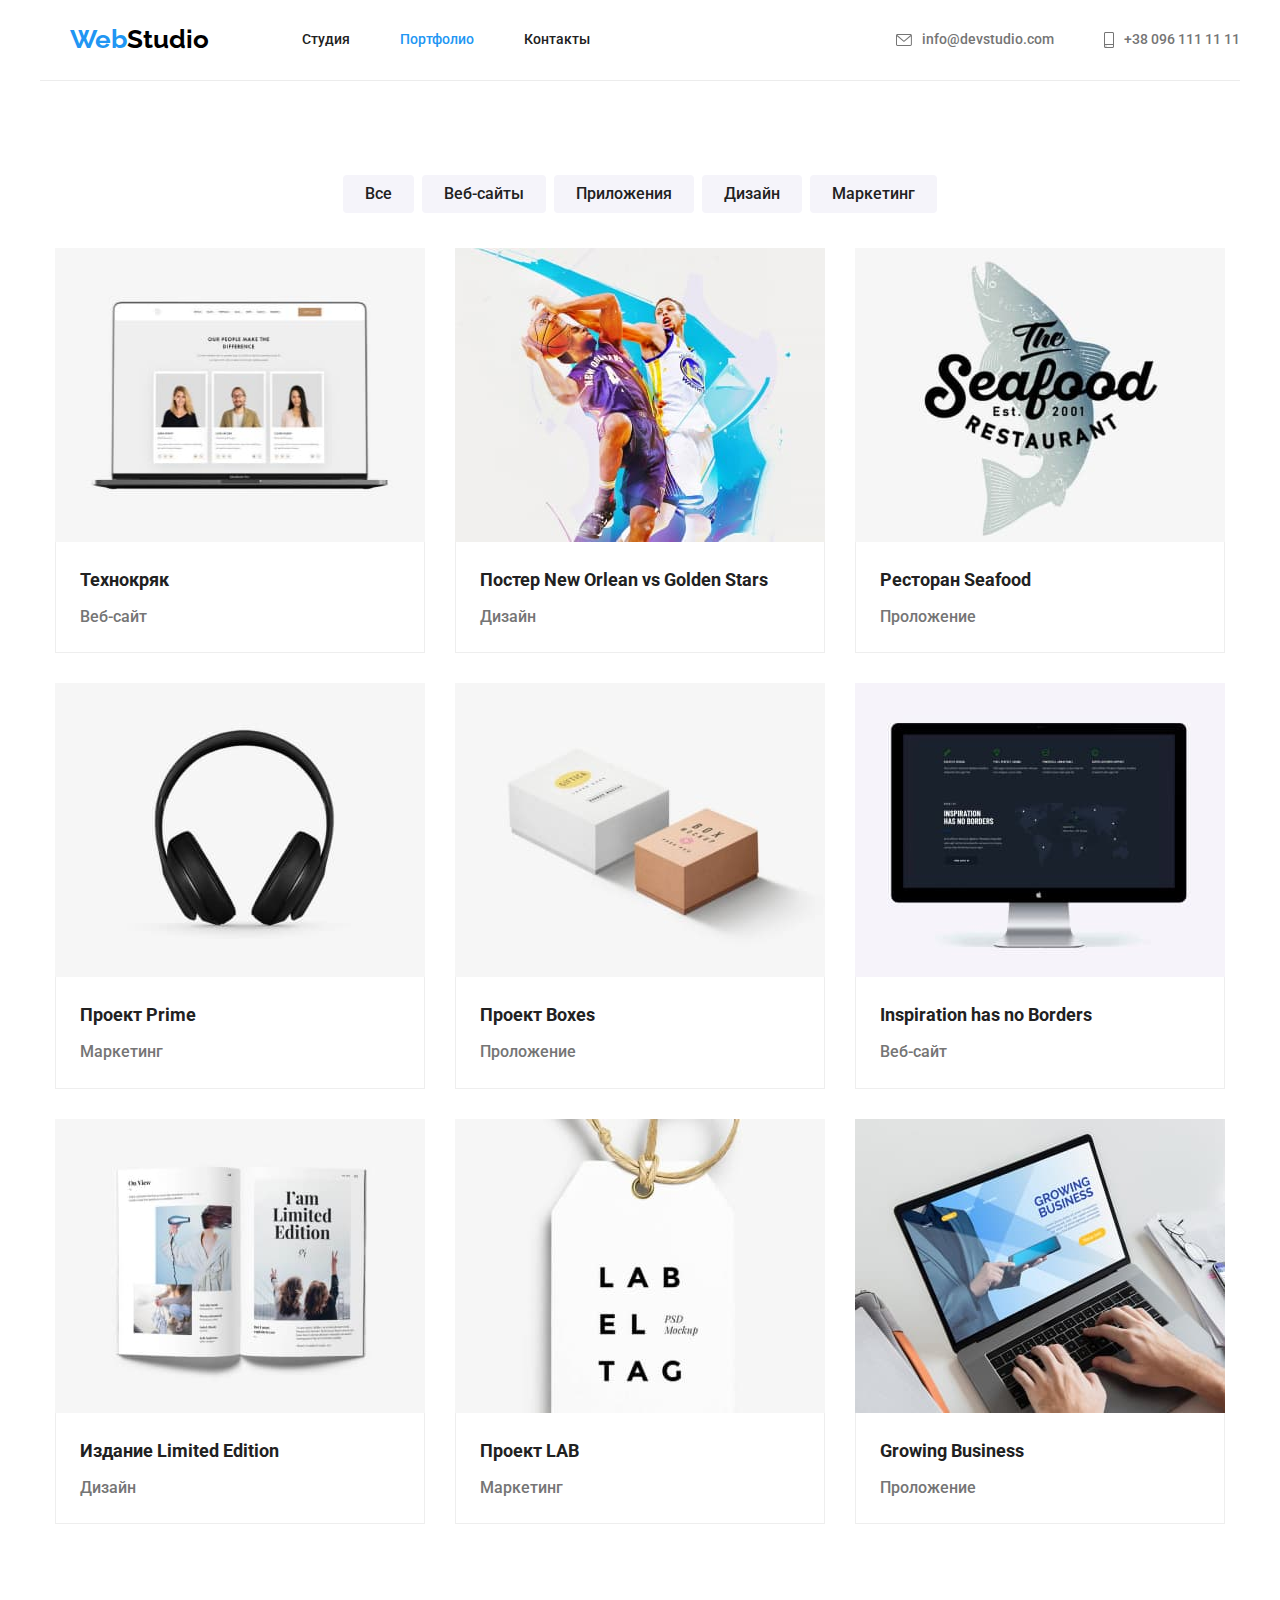
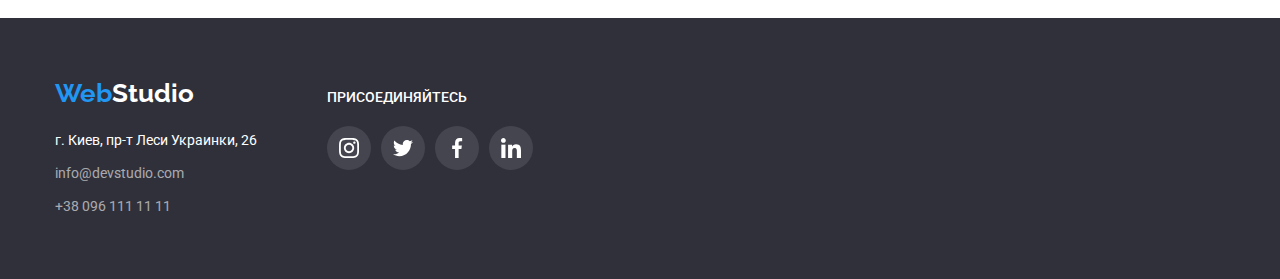
==== portfolio.html @ f767cbf0 "оформление декоративных эффектов" ====
<!DOCTYPE html>
<html lang="ru">
<head>
    <meta charset="UTF-8">
    <meta name="viewport" content="width=device-width, initial-scale=1.0">
    <title>Portfolio</title>
    <link rel="stylesheet" href="https://cdnjs.cloudflare.com/ajax/libs/modern-normalize/1.0.0/modern-normalize.min.css">
    <link rel="preconnect" href="https://fonts.gstatic.com">
    <link 
        href="https://fonts.googleapis.com/css2?family=Raleway:wght@700&family=Roboto:wght@400;500;700;900&display=swap"
        rel="stylesheet">
    <link rel="stylesheet" href="./css/styles.css">
</head>
<body>

    <!-- HEADER -->

    <header class="container header">
        <section class="section">
            <h2 class="portfolio visually-hidden">Портфолио</h2>
                <div class="container header-nav">
                    <nav class="navigation">
                        <a href="./index.html" class="logo">
                            <span class="logo-title">Web</span>Studio
                        </a>
                        <ul class="site-nav list">
                            <li class="item"><a href="./index.html" class="site-nav-link">Студия</a></li>
                            <li class="item"><a href="./portfolio.html" class="site-nav-link current">Портфолио</a></li>
                            <li class="item"><a href="#" class="site-nav-link">Контакты</a></li>
                        </ul>
                    </nav>
                            <ul class="auth-nav list">
                                <li class="item">
                                    <a href="mailtoinfo@devstudio.com" class="auth-nav-link envelope">
                                        <svg class="icon-nav" width="16" height="12">
                                            <use href="./images/sprite.svg#envelope"></use>
                                        </svg>info@devstudio.com
                                    </a>
                                </li>
                            
                                <li class="item">
                                    <a href="tel:+380961111111" class="auth-nav-link smartphone">
                                        <svg class="icon-nav" width="10" height="16">
                                            <use href="./images/sprite.svg#smartphone"></use>
                                        </svg>+38 096 111 11 11
                                    </a>
                                </li>
                            </ul>
            </div>
        </section>
    </header>

    <!-- MAIN -->

    <main>
        <!--Work-->
        <section class="section-progress">
            <!-- <h1>Наши Работы</h1> -->
            <div class="container">
                <ul class="button-nav list">
                    <li class=item><button type="button" class="btn">Все</button></li>
                    <li class=item><button type="button" class="btn">Веб-сайты</button></li>
                    <li class=item><button type="button" class="btn">Приложения</button></li>
                    <li class=item><button type="button" class="btn">Дизайн</button></li>
                    <li class=item><button type="button" class="btn">Маркетинг</button></li>
                </ul>
                <ul class="content list">
                    <li class="flex-content"><a href="" class="content-link">
                        <img src="./images/gallery/img.jpg" alt="Ноутбук" width="370" height="294">
                            <div class="content-box">
                                <h2 class="content-title">Технокряк</h2>
                                    <p class="content-text list">Веб-сайт</p>
                        </div>
                        </a>
                    </li>
                    <li class="flex-content"><a href="" class="content-link">
                        <img src="./images/gallery/img-1.jpg" alt="Парни играют в баскетбол" width="370" height="294">
                            <div class="content-box">
                                <h2 class="content-title">Постер <span lang="en">New Orlean vs Golden Stars</span></h2>
                                    <p class="content-text list">Дизайн</p>
                        </div>
                        </a>
                    </li>
                    <li class="flex-content"><a href="" class="content-link">
                        <img src="./images/gallery/img-2.jpg" alt="Ресторан морская еда на фоне рыбы" width="370" height="294">
                            <div class="content-box">
                                <h2 class="content-title">Ресторан <span lang="en">Seafood</span></h2>
                                    <p class="content-text list">Проложение</p>
                        </div>
                        </a>
                    </li>
                    <li class="flex-content"><a href="" class="content-link">
                        <img src="./images/gallery/img-3.jpg" alt="Наушники" width="370" height="294">
                            <div class="content-box">
                                <h2 class="content-title">Проект <span lang="en">Prime</span></h2>
                                    <p class="content-text list">Маркетинг</p>
                        </div>
                        </a>
                    </li>
                    <li class="flex-content"><a href="" class="content-link">
                        <img src="./images/gallery/img-4.jpg" alt="Две коробки" width="370" height="294">
                            <div class="content-box">
                                <h2 class="content-title">Проект <span lang="en">Boxes</span></h2>
                                    <p class="content-text list">Проложение</p>
                        </div>
                        </a>
                    </li>
                    <li class="flex-content"><a href="" class="content-link">
                        <img src="./images/gallery/img-5.jpg" alt="Монитор" width="370" height="294">
                            <div class="content-box">
                                <h2 lang="en" class="content-title">Inspiration has no Borders</h2>
                                    <p class="content-text list">Веб-сайт</p>
                        </div>
                        </a>
                    </li>
                    <li class="flex-content"><a href="" class="content-link">
                        <img src="./images/gallery/img-6.jpg" alt="Открытая книга" width="370" height="294">
                            <div class="content-box">
                                <h2 class="content-title">Издание <span lang="en">Limited Edition</span></h2>
                                    <p class="content-text list">Дизайн</p>
                        </div>                 
                         </a>
                    </li>
                    <li class="flex-content"><a href="" class="content-link">
                        <img src="./images/gallery/img-7.jpg" alt="Бирка с надписью Lab El Tag" width="370" height="294">
                            <div class="content-box">
                                <h2 class="content-title">Проект <span lang="en">LAB</span></h2>
                                    <p class="content-text list">Маркетинг</p>
                        </div>
                        </a>
                    </li>
                    <li class="flex-content"><a href="" class="content-link">
                        <img src="./images/gallery/img-8.jpg" alt="Человек работает на ноутбуке" width="370" height="294">
                            <div class="content-box">
                                <h2 lang="en" class="content-title">Growing Business</h2>
                                    <p class="content-text list">Проложение</p>
                        </div>
                        </a>
                    </li>
                </ul>
            </div>
        </section>
    </main>

    <!-- FOOTER -->

    <footer class="section-footer">
        <div class="container footer">
            <div class="footer-adress">
                <a href="./index.html" class="footer-logo">
                    <span class="logo-title">Web</span>Studio
                </a>
                <address>
                    <p class="footer-contacts">г. Киев, пр-т Леси Украинки, 26</p>
                    <ul class="footer-nav list">
                        <li class="item"><a href="mailtoinfo@devstudio.com" class="button">info@devstudio.com</a></li>
                        <li class="item"><a href="tel:+380961111111" class="button">+38 096 111 11 11</a></li>
                    </ul>
                </address>
            </div>
            <div class="footer-social">
                <p class="conect">ПРИСОЕДИНЯЙТЕСЬ</p>
                <ul class="footer-social-list list">
                    <li class="footer-social-item">
                        <a href="" class="footer-social-link">
                            <svg class="footer-social-icon">
                                <use href="./images/sprite.svg#instagram"></use>
                            </svg>
                        </a>
                    </li>
                    <li class="footer-social-item">
                        <a href="" class="footer-social-link">
                            <svg class="footer-social-icon">
                                <use href="./images/sprite.svg#twitter"></use>
                            </svg>
                        </a>
                    </li>
                    <li class="footer-social-item">
                        <a href="" class="footer-social-link">
                            <svg class="footer-social-icon">
                                <use href="./images/sprite.svg#facebook"></use>
                            </svg>
                        </a>
                    </li>
                    <li class="footer-social-item">
                        <a href="" class="footer-social-link">
                            <svg class="footer-social-icon">
                                <use href="./images/sprite.svg#linkedin"></use>
                            </svg>
                        </a>
                    </li>
                </ul>
    
            </div>
        </div>
    
    </footer>
    
</body>
</html>
---- css/styles.css ----
:root {
  --primary-text-color: #212121;
  --title-text-color: #757575;
  --accent-color: #2196f3;
  --primary-write-color: #ffffff;
  --secondary-bg-color: #2f303a;
  --subsecondary-bg-color: #f5f4fa;
  --logo-black-color: #000000;
  --icon-color: #afb1b8;
  --bg-gradient: rgba(47, 48, 58, 0.4);
}

body {
  background-color: var(--primary-write-color);
  color: var(--title-text-color);
  font-family: Roboto, sans-serif;
  font-weight: 500;
  font-size: 14px;
  line-height: 1.2;
}

.list {
  list-style: none;
  padding: 0;
  margin: 0;
}

.container {
  margin-left: auto;
  margin-right: auto;
  padding-left: 15px;
  padding-right: 15px;
  width: 1200px;
}

h1,
h2,
h3,
h4,
h5,
h6,
p {
  margin: 0;
}

img {
  display: block;
}

/* =====HEADER===== */

.header {
  border-bottom: 1px solid #ECECEC;
}

.header-nav {
  display: flex;
  align-items: center;
}

.navigation {
  display: flex;
  align-items: center;
}

.logo {
  display: inline-block;
  padding-top: 24px;
  padding-bottom: 25px;
  margin-right: 93px;

  color: var(--logo-black-color);
  font-family: Raleway, sans-serif;
  font-weight: 700;
  font-size: 26px;
  text-decoration: none;
}

.logo-title {
  color: var(--accent-color);
}

.site-nav {
  display: flex;
}

.site-nav .item:not(:last-child) {
  margin-right: 50px;
}

.site-nav-link {
  display: block;
  padding-top: 32px;
  padding-bottom: 32px;

  color: var(--primary-text-color);
  line-height: 1.14;
  text-decoration: none;
}

.site-nav-link:hover,
.site-nav-link:focus {
  color: var(--accent-color);
}

.site-nav-link.current {
  color: var(--accent-color);
}

.auth-nav {
  display: flex;
  margin-left: auto;
}

.auth-nav .item:not(:last-child) {
  margin-right: 50px;
}

.auth-nav-link {
  display: flex;
  align-items: center;
  padding-top: 32px;
  padding-bottom: 32px;

  color: var(--title-text-color);
  line-height: 1.14;
  text-decoration: none;
}

.auth-nav-link:hover,
.auth-nav-link:focus {
  color: var(--accent-color);
}

.auth-nav-link:hover .icon-nav,
.auth-nav-link:focus .icon-nav {
  fill: var(--accent-color);
}

.icon-nav {
  margin-right: 10px;
  fill: var(--title-text-color);
}

/* =====END HEADER=====  */

/* =====MAIN===== */

/* Hero */

.overlay {
  max-width: 1600px;
  height: 600px;
  margin-right: auto;
  margin-left: auto;
  background-image: linear-gradient(
      to right,
      var(--bg-gradient),
      var(--bg-gradient)
    ),
    url(../images/bg/hero-bg.jpg);
  background-repeat: no-repeat;
  background-position: center;
  background-size: cover;
}

.visually-hidden:not(:focus):not(:active),
input[type="checkbox"].visually-hidden,
input[type="radio"].visually-hidden {
  position: absolute;
  width: 1px;
  height: 1px;
  margin: -1px;
  border: 0;
  padding: 0;
  white-space: nowrap;
  clip-path: inset(100%);
  clip: rect(0 0 0 0);
  overflow: hidden;
}

.hero {
  background-color: var(--secondary-bg-color);
  text-align: center;
  padding-top: 200px;
  padding-bottom: 200px;
}

/* .hero-text {
  margin-left: auto;
  margin-right: auto;
  max-width: 650px;
  height: 200px;
} */

.hero-title {
  width: 700px;
   margin: 0 auto 30px;
   font-weight: 900;
  font-size: 44px;
  line-height: 1.4;
  letter-spacing: .06em;
  text-transform: uppercase;
  color: var(--primary-write-color);
}

.section-progress {
  padding-top: 94px;
  padding-bottom: 94px;
}

.section-specifics {
  padding-top: 94px;
  padding-bottom: 94px;
}

.features {
  display: flex;
  flex-wrap: wrap;
}

.features .item {
  max-width: 270px;
}

.thumb {
  display: flex;
  justify-content: center;
  align-items: center;
  height: 120px;
  margin-bottom: 30px;
  background-color: var(--subsecondary-bg-color);
}

.features .item.item:not(:last-child) {
  margin-right: 30px;
}

.section-subtitle {
  margin-top: 0;
  margin-bottom: 10px;

  color: var(--primary-text-color);
  font-weight: 700;
  text-transform: uppercase;
}

.section-text {
  margin: 0 0;

  font-weight: 400;
  color: var(--title-text-color);
  line-height: 1.7;
}

.section-function {
  padding-bottom: 94px;
}

.section-title {
  margin-top: 0;
  margin-bottom: 50px;

  color: var(--primary-text-color);
  font-weight: 700;
  font-size: 36px;
  line-height: 1.16;
  text-align: center;
}

.section-work {
  display: flex;
}

.section-work .item {
  width: 370px;
}

.section-work .item:not(:last-child) {
  margin-right: 30px;
}

.instruction {
  padding-top: 94px;
  padding-bottom: 94px;
  background-color: var(--subsecondary-bg-color);
}

.section-instruction {
  display: flex;
}

.section-instruction .item {
  width: 270px;

  box-shadow: 0px 2px 1px 0px rgba(0, 0, 0, 0.2),
    0px 1px 1px 0px rgba(0, 0, 0, 0.14), 0px 1px 3px 0px rgba(0, 0, 0, 0.12);
  border-radius: 0px 0px 4px 4px;
}

.section-instruction .item:not(:last-child) {
  margin-right: 30px;
}

.masters-contact {
  text-align: center;

  border-radius: 0px 0px 4px 4px;

  padding: 30px 32px;
  width: 270px;
  background-color: var(--primary-write-color);
}

.section-team {
  font-weight: 500;
  margin-bottom: 10px;

  color: var(--primary-text-color);
  font-size: 16px;
}

.section-team-text {
  font-weight: 400;
  font-size: 16px;
  line-height: 1.9;
  margin-bottom: 16px;
}

.social-list {
  display: flex;
  justify-content: space-between;
}

.social-list-item {
  width: 44px;
  height: 44px;
}

.social-list-link {
  display: flex;
  justify-content: center;
  align-items: center;
  width: 100%;
  height: 100%;
  background-color: var(--primary-write-color);
  border-radius: 50%;
  fill: var(--icon-color);
}

.social-list-link:hover,
.social-list-link:focus {
  background-color: var(--accent-color);
}

.social-list-link:hover .social-list-icon,
.social-list-link:focus .social-list-icon {
  fill: var(--primary-write-color);
}

.social-list-icon {
  width: 20px;
  height: 20px;
}

/* button */

.button-nav {
  justify-content: center;
  display: flex;
  margin-bottom: 35px;
}

.button-nav .item:not(:last-child) {
  margin-right: 8.16px;
}

.btn {
  border: none;
  border-radius: 4px;
  padding: 6px 22px;

  color: var(--primary-text-color);
  background-color: var(--primary-write-color);

  font-weight: 500;
}

.hero-btn {
  min-width: 200px;
  border-radius: 4px;
  border-color: transparent;
  padding: 10px 32px;
  cursor: pointer;

  color: var(--primary-write-color);
  background-color: var(--accent-color);
  font-weight: 700;
  font-size: 16px;
  line-height: 1.9;
}

.button-nav .btn {
  color: var(--primary-text-color);
  background-color: var(--subsecondary-bg-color);
  font-family: inherit;
  font-size: 16px;
  line-height: 1.6;
  cursor: pointer;
}

.button-nav .btn:hover,
.button-nav .btn:focus {
  color: var(--primary-write-color);
  background-color: var(--accent-color);
  box-shadow: 0px 3px 1px rgb(0 0 0 / 10%), 0px 1px 2px rgb(0 0 0 / 8%),
    0px 2px 2px rgb(0 0 0 / 12%);
}

/* Works */

.content {
  display: flex;
  flex-wrap: wrap;
}

.flex-content {
  width: 370px;
  margin-right: 30px;
  margin-bottom: 30px;
}


.flex-content:nth-child(3n) {
  margin-right: 0;
}

.flex-content:nth-last-child(-n + 3) {
  margin-bottom: 0;
}

.content-link {
  display: block;
  text-decoration: none;
}

.content-link:hover,
.content-link:focus {
  box-shadow: 0px 1px 1px rgba(0, 0, 0, 0.12),
 0px 4px 4px rgba(0, 0, 0, 0.06),
 1px 4px 6px rgba(0, 0, 0, 0.16);

}

.content-link .content-title {
  color: var(--primary-text-color);
  font-weight: 700;
  font-size: 18px;
  line-height: 2;
}

.content-box {
  padding: 20px 24px;
  width: 370px;
  border-right: 1px solid #eeeeee;
  border-bottom: 1px solid #eeeeee;
  border-left: 1px solid #eeeeee;
}

.content-title {
  margin-bottom: 4px;
}

.content-text {
  color: var(--title-text-color);
  font-size: 16px;
  line-height: 1.9;
}

/* =====CLIENTS===== */

.company-clients {
  padding-top: 94px;
  padding-bottom: 94px;
}

.company-list {
  display: flex;
  justify-content: space-between;
}

.company-list-item {
  width: 170px;
  height: 90px;
}

.company-list-link {
  display: flex;
  justify-content: center;
  align-items: center;
  border: 1px solid var(--icon-color);
  border-radius: 4px;
  width: 100%;
  height: 100%;
  fill: var(--icon-color)
}

.company-list-link:hover,
.company-list-link:focus {
  border-color: var(--accent-color);
}

.company-list-link:hover .company-list-icon,
.company-list-link:focus .company-list-icon {
  fill: var(--accent-color);
}


/* =====END CLIENTS===== */

/* =====END MAIN===== */

/* =====FOOTER===== */

.section-footer {
  padding-top: 60px;
  padding-bottom: 60px;
  background-color: var(--secondary-bg-color);
}

.footer {
  display: flex;
  align-items: baseline;
}

.footer-logo {
  display: inline-block;
  margin-bottom: 20px;

  color: var(--primary-write-color);
  font-family: Raleway, sans-serif;
  font-weight: 700;
  font-size: 26px;
  text-decoration: none;
}

.footer-contacts {
  margin-top: 0;
  margin-bottom: 9px;

  color: var(--primary-write-color);
  font-style: normal;
  font-weight: 400;
  line-height: 1.7;
}

.footer-nav {
  display: inline-block;
  margin-top: 0;
}

.footer-nav .button {
  color: rgba(255, 255, 255, 0.6);
  font-style: normal;
  line-height: 1.7;
  text-decoration: none;
}

.footer-nav .button:hover,
.footer-nav .button:focus {
  color: var(--accent-color);
}

.footer-nav .item {
  font-weight: 400;
}

.footer-nav .item:not(:last-child) {
  margin-bottom: 9px;
}
/* 
.footer-adress {
  display: flex;
} */

.footer-social {
  margin-left: 70px;
  width: 206px;
}

.footer-social-list {
  display: flex;
  justify-content: space-between;
}

.footer-social-item {
  width: 44px;
  height: 44px;
}

.footer-social-link {
  display: flex;
  justify-content: center;
  align-items: center;
  width: 100%;
  height: 100%;
  background-color: rgba(255, 255, 255, 0.1);
  border-radius: 50%;
  fill: var(--primary-write-color)
}

.footer-social-link:hover,
.footer-social-link:focus {
  background-color: var(--accent-color);
}

.footer-social-icon {
  width: 20px;
  height: 20px;
}

.conect {
  color: var(--primary-write-color);
  margin-bottom: 20px;
}
/* =====END FOOTER===== */
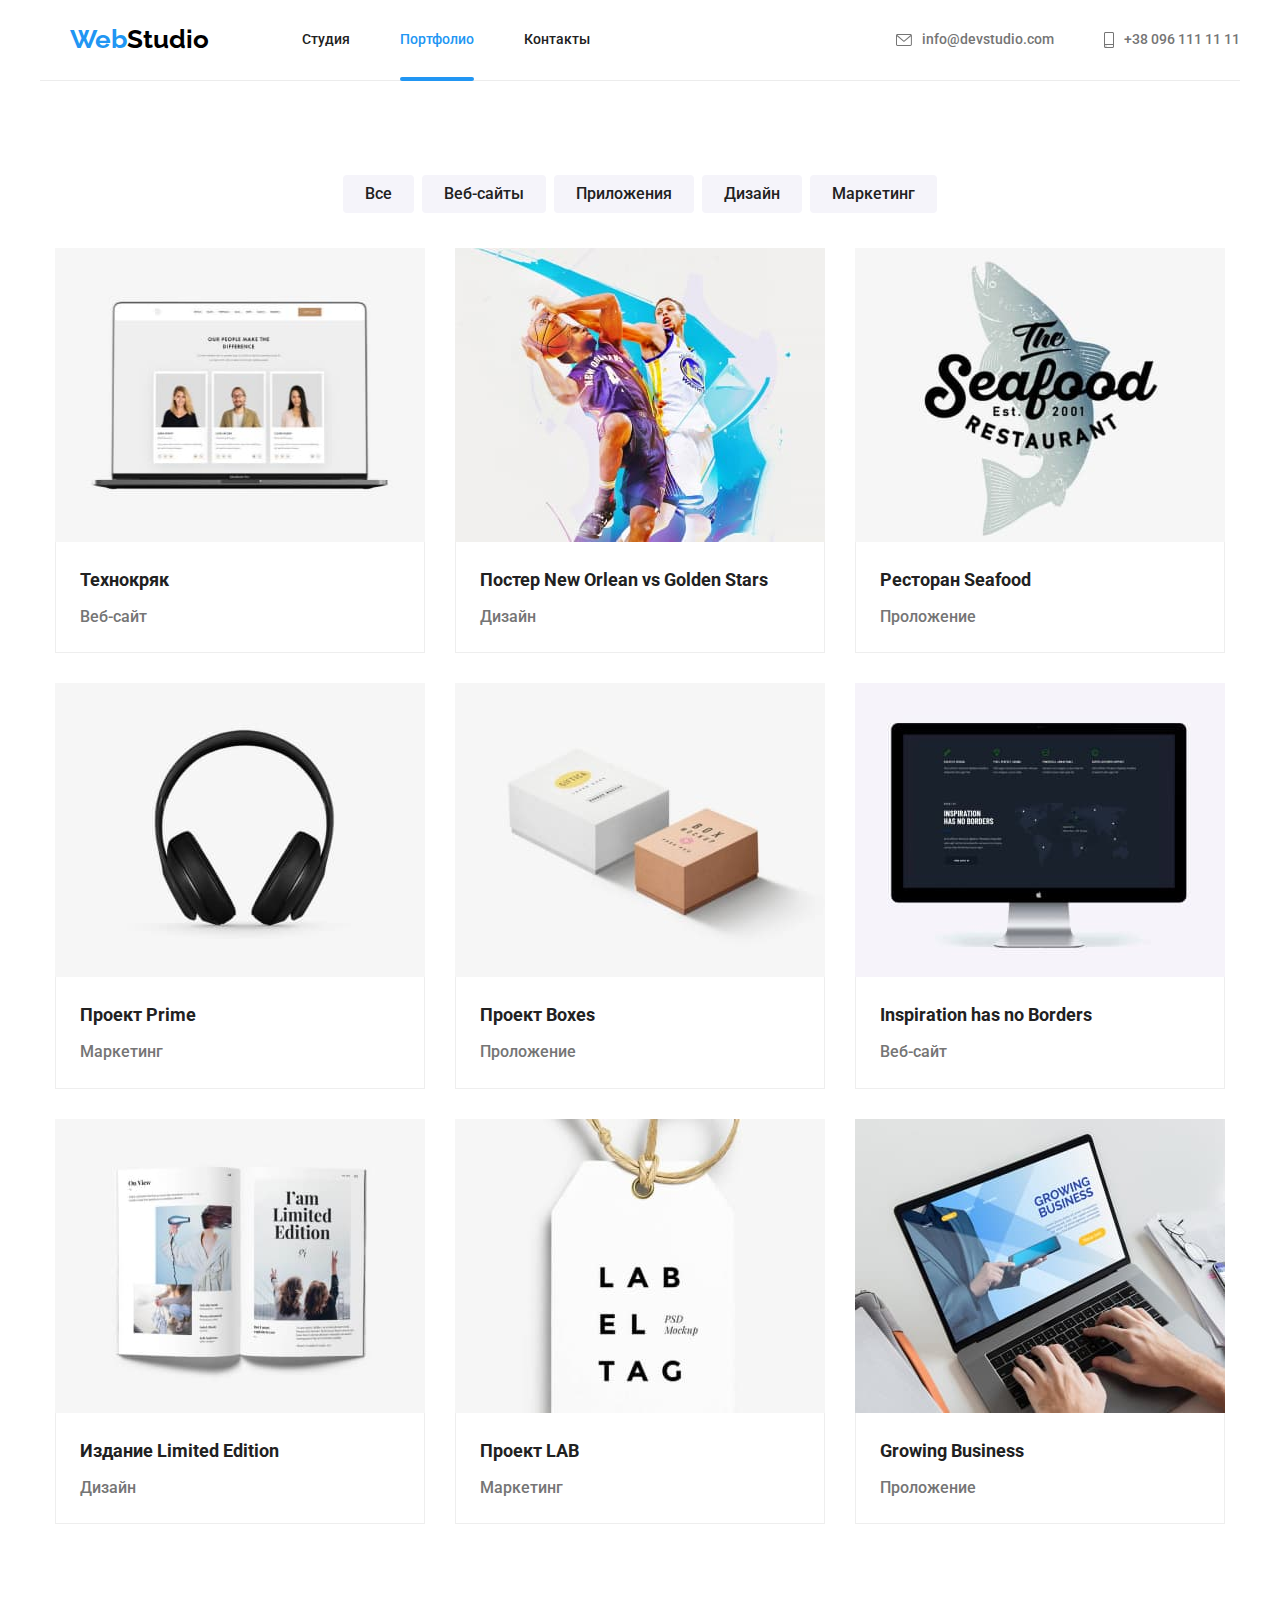
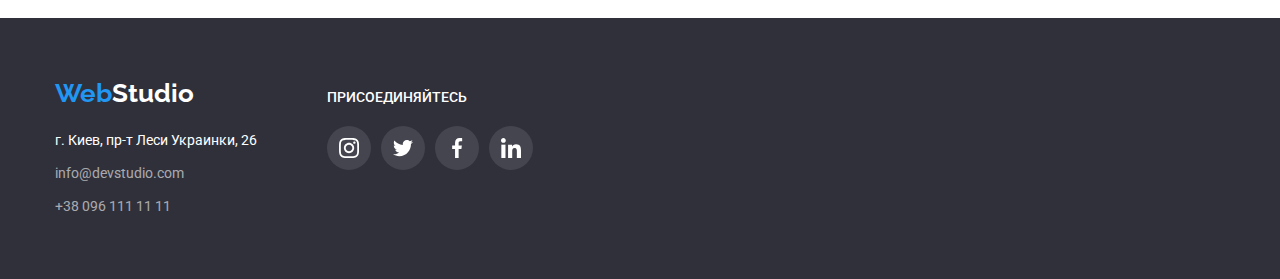
==== commit 97ccc44f: "оформление декоративных эффектов" ====
--- a/portfolio.html
+++ b/portfolio.html
@@ -24,13 +24,13 @@
                             <span class="logo-title">Web</span>Studio
                         </a>
                         <ul class="site-nav list">
-                            <li class="item"><a href="./index.html" class="site-nav-link">Студия</a></li>
-                            <li class="item"><a href="./portfolio.html" class="site-nav-link current">Портфолио</a></li>
-                            <li class="item"><a href="#" class="site-nav-link">Контакты</a></li>
+                            <li class="site-nav-item"><a href="./index.html" class="site-nav-link">Студия</a></li>
+                            <li class="site-nav-item"><a href="./portfolio.html" class="site-nav-link current">Портфолио</a></li>
+                            <li class="site-nav-item"><a href="#" class="site-nav-link">Контакты</a></li>
                         </ul>
                     </nav>
                             <ul class="auth-nav list">
-                                <li class="item">
+                                <li class="auth-nav-item">
                                     <a href="mailtoinfo@devstudio.com" class="auth-nav-link envelope">
                                         <svg class="icon-nav" width="16" height="12">
                                             <use href="./images/sprite.svg#envelope"></use>
@@ -38,7 +38,7 @@
                                     </a>
                                 </li>
                             
-                                <li class="item">
+                                <li class="auth-nav-item">
                                     <a href="tel:+380961111111" class="auth-nav-link smartphone">
                                         <svg class="icon-nav" width="10" height="16">
                                             <use href="./images/sprite.svg#smartphone"></use>
--- a/css/styles.css
+++ b/css/styles.css
@@ -84,9 +84,10 @@
   display: flex;
 }
 
-.site-nav .item:not(:last-child) {
+.site-nav-item:not(:last-child) {
   margin-right: 50px;
 }
+
 
 .site-nav-link {
   display: block;
@@ -96,7 +97,36 @@
   color: var(--primary-text-color);
   line-height: 1.14;
   text-decoration: none;
-}
+
+  position: relative;
+  transition: color 250ms cubic-bezier(0.4, 0, 0.2, 1);
+
+}
+
+.site-nav-link::after {
+  content: "";
+
+  position: absolute;
+  bottom: -1px;
+
+  display: block;
+  width: 100%;
+  height: 4px;
+  background-color: var(--accent-color);
+  border-radius: 2px;
+
+  opacity: 0;
+  transition: opacity 250ms cubic-bezier(0.4, 0, 0.2, 1);
+}
+
+.site-nav-link:hover::after {
+  opacity: 1;
+}
+
+.site-nav-link.current::after {
+  opacity: 1;
+}
+
 
 .site-nav-link:hover,
 .site-nav-link:focus {
@@ -112,7 +142,7 @@
   margin-left: auto;
 }
 
-.auth-nav .item:not(:last-child) {
+.auth-nav-item:not(:last-child) {
   margin-right: 50px;
 }
 
@@ -125,6 +155,8 @@
   color: var(--title-text-color);
   line-height: 1.14;
   text-decoration: none;
+
+  transition: color 250ms cubic-bezier(0.4, 0, 0.2, 1);
 }
 
 .auth-nav-link:hover,
@@ -346,6 +378,9 @@
   background-color: var(--primary-write-color);
   border-radius: 50%;
   fill: var(--icon-color);
+
+  transition: background-color 250ms cubic-bezier(0.4, 0, 0.2, 1),
+  fill 250ms cubic-bezier(0.4, 0, 0.2, 1);
 }
 
 .social-list-link:hover,
@@ -407,6 +442,11 @@
   font-size: 16px;
   line-height: 1.6;
   cursor: pointer;
+
+    transition: color 250ms cubic-bezier(0.4, 0, 0.2, 1), 
+    background-color 250ms cubic-bezier(0.4, 0, 0.2, 1);
+
+
 }
 
 .button-nav .btn:hover,
@@ -607,6 +647,9 @@
   background-color: rgba(255, 255, 255, 0.1);
   border-radius: 50%;
   fill: var(--primary-write-color)
+
+
+  /* transition: background-color 250ms cubic-bezier(0.4, 0, 0.2, 1); */
 }
 
 .footer-social-link:hover,
